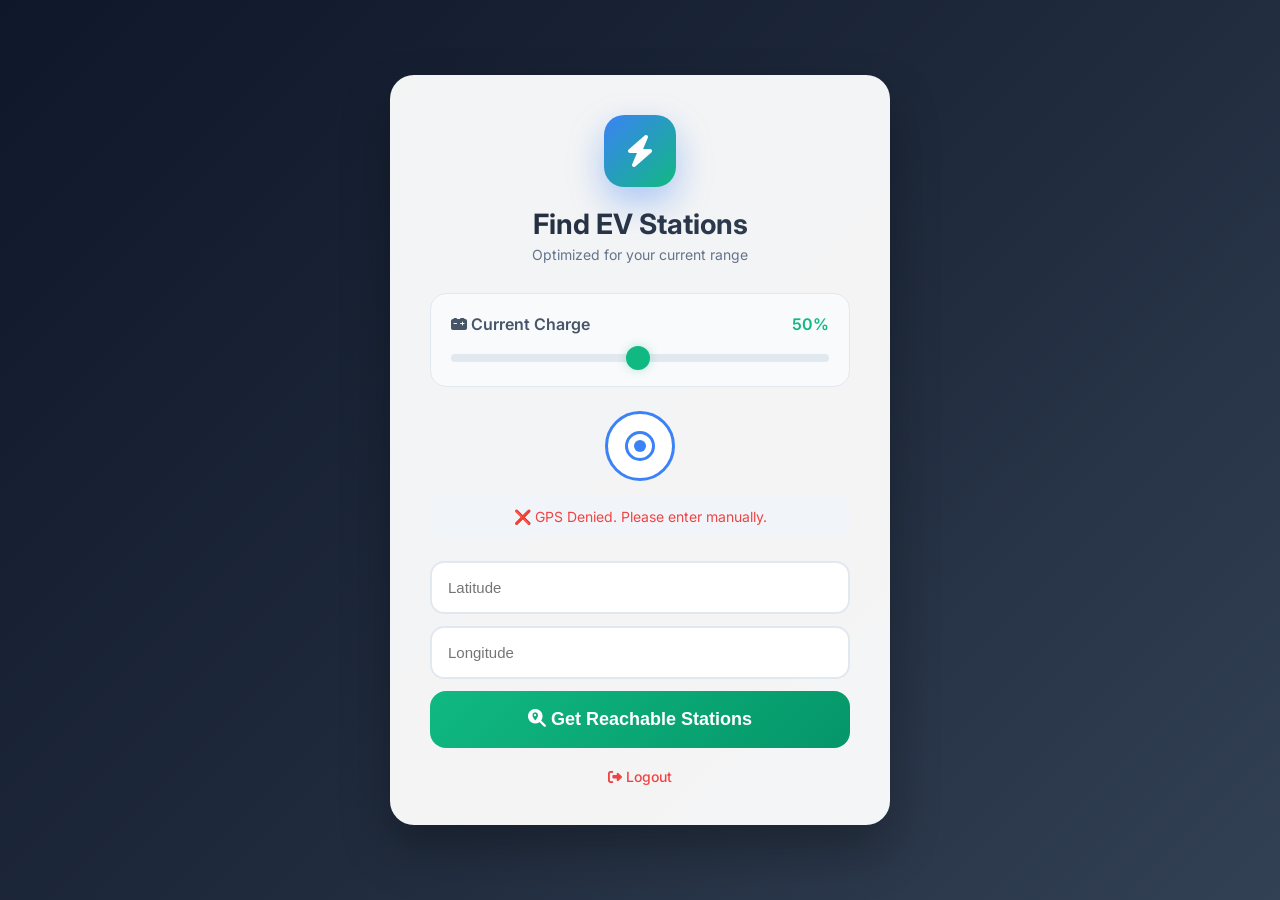
==== templates/index.html @ d388a495 "Add frontend HTML templates (home, login, register, result, index)" ====
<!DOCTYPE html>
<html>
<head>
    <title>EV Charge Finder - GPS Portal</title>
    <meta name="viewport" content="width=device-width, initial-scale=1.0">
    <link href="https://fonts.googleapis.com/css2?family=Inter:wght@400;500;600;700&display=swap" rel="stylesheet">
    <link rel="stylesheet" href="https://cdnjs.cloudflare.com/ajax/libs/font-awesome/6.4.0/css/all.min.css">
    <style>
        * { margin: 0; padding: 0; box-sizing: border-box; }
        body {
            font-family: 'Inter', sans-serif;
            background: linear-gradient(135deg, #0f172a 0%, #1e293b 50%, #334155 100%);
            min-height: 100vh; padding: 20px;
            display: flex; align-items: center; justify-content: center;
        }
        .container {
            max-width: 500px; width: 100%;
            background: rgba(255,255,255,0.95);
            border-radius: 24px;
            padding: 40px;
            box-shadow: 0 25px 50px rgba(0,0,0,0.3);
        }
        .header { text-align: center; margin-bottom: 30px; }
        .logo {
            width: 72px; height: 72px;
            background: linear-gradient(135deg, #3b82f6, #10b981);
            border-radius: 20px;
            margin: 0 auto 20px;
            display: flex; align-items: center; justify-content: center;
            box-shadow: 0 15px 35px rgba(59,130,246,0.4);
        }
        .logo i { font-size: 32px; color: white; }
        h1 {
            font-size: 28px; font-weight: 700;
            background: linear-gradient(135deg, #1e293b, #334155);
            -webkit-background-clip: text; -webkit-text-fill-color: transparent;
        }

        /* Battery Section Styling */
        .battery-container {
            background: #f8fafc;
            padding: 20px;
            border-radius: 16px;
            margin-bottom: 24px;
            border: 1px solid #e2e8f0;
        }
        .battery-header {
            display: flex;
            justify-content: space-between;
            align-items: center;
            margin-bottom: 12px;
            color: #475569;
            font-weight: 600;
        }
        .battery-slider {
            -webkit-appearance: none;
            width: 100%; height: 8px;
            border-radius: 5px;
            background: #e2e8f0;
            outline: none;
            transition: 0.2s;
        }
        .battery-slider::-webkit-slider-thumb {
            -webkit-appearance: none;
            width: 24px; height: 24px;
            border-radius: 50%;
            background: #10b981;
            cursor: pointer;
            box-shadow: 0 0 10px rgba(16,185,129,0.3);
        }

        .gps-section { text-align: center; margin-bottom: 24px; }
        #gps-target-btn {
            background: white; border: 3px solid #3b82f6;
            width: 70px; height: 70px; border-radius: 50%;
            cursor: pointer; margin: 0 auto 15px;
            display: flex; align-items: center; justify-content: center;
            transition: all 0.3s;
        }
        .gps-target { width: 30px; height: 30px; border-radius: 50%; border: 3px solid #3b82f6; position: relative; }
        .gps-dot { width: 12px; height: 12px; background: #3b82f6; border-radius: 50%; position: absolute; top: 50%; left: 50%; transform: translate(-50%,-50%); }
        #gps-status { padding: 12px; font-size: 14px; color: #64748b; border-radius: 10px; background: #f1f5f9; }

        .form-group input {
            width: 100%; padding: 16px; border: 2px solid #e2e8f0;
            border-radius: 14px; font-size: 15px; margin-bottom: 12px;
            transition: 0.3s;
        }
        .form-group input:focus { border-color: #3b82f6; outline: none; }

        .find-btn {
            width: 100%; padding: 18px; background: linear-gradient(135deg, #10b981, #059669);
            color: white; border: none; border-radius: 16px; font-size: 18px; font-weight: 600;
            cursor: pointer; transition: 0.3s;
        }
        .find-btn:hover { transform: translateY(-2px); box-shadow: 0 10px 25px rgba(16,185,129,0.3); }

        .logout {
            display: block; margin-top: 20px; text-align: center; color: #ef4444;
            text-decoration: none; font-size: 14px; font-weight: 500;
        }
    </style>
</head>
<body>
    <div class="container">
        <div class="header">
            <div class="logo"><i class="fas fa-bolt"></i></div>
            <h1>Find EV Stations</h1>
            <p style="color: #64748b; font-size: 14px; margin-top: 5px;">Optimized for your current range</p>
        </div>

        <form method="POST" action="/result">
            <div class="battery-container">
                <div class="battery-header">
                    <span><i class="fas fa-car-battery"></i> Current Charge</span>
                    <span id="batt-text" style="color: #10b981;">50%</span>
                </div>
                <input type="range" name="battery_percent" id="battery-slider" class="battery-slider"
                       min="1" max="100" value="50" oninput="updateBatteryUI(this.value)">
            </div>

            <div class="gps-section">
                <button type="button" id="gps-target-btn" onclick="getLiveGPS()">
                    <div class="gps-target"><div class="gps-dot"></div></div>
                </button>
                <div id="gps-status">Locating your vehicle...</div>
            </div>

            <div class="form-group">
                <input type="number" step="any" id="latitude" name="latitude" placeholder="Latitude" required>
                <input type="number" step="any" id="longitude" name="longitude" placeholder="Longitude" required>
            </div>

            <button type="submit" class="find-btn">
                <i class="fas fa-search-location"></i> Get Reachable Stations
            </button>
        </form>

        <a href="/logout" class="logout"><i class="fas fa-sign-out-alt"></i> Logout</a>
    </div>

    <script>
        // Update the Battery text label and color dynamically
        function updateBatteryUI(val) {
            const text = document.getElementById('batt-text');
            text.innerText = val + '%';

            // Change color based on charge level
            if (val < 20) text.style.color = '#ef4444';      // Red
            else if (val < 50) text.style.color = '#f59e0b'; // Orange
            else text.style.color = '#10b981';               // Green
        }

        function getLiveGPS() {
            const status = document.getElementById('gps-status');
            const latInput = document.getElementById('latitude');
            const lonInput = document.getElementById('longitude');

            status.innerHTML = '<i class="fas fa-spinner fa-spin"></i> Fetching Satellite Data...';

            if (navigator.geolocation) {
                navigator.geolocation.getCurrentPosition(
                    function(position) {
                        latInput.value = position.coords.latitude.toFixed(6);
                        lonInput.value = position.coords.longitude.toFixed(6);
                        status.innerHTML = '✅ Location Secured';
                        status.style.background = '#ecfdf5';
                        status.style.color = '#059669';
                    },
                    function(error) {
                        status.innerHTML = '❌ GPS Denied. Please enter manually.';
                        status.style.color = '#ef4444';
                    },
                    { enableHighAccuracy: true, timeout: 10000 }
                );
            }
        }

        // Run GPS on load
        window.onload = getLiveGPS;
    </script>
</body>
</html>
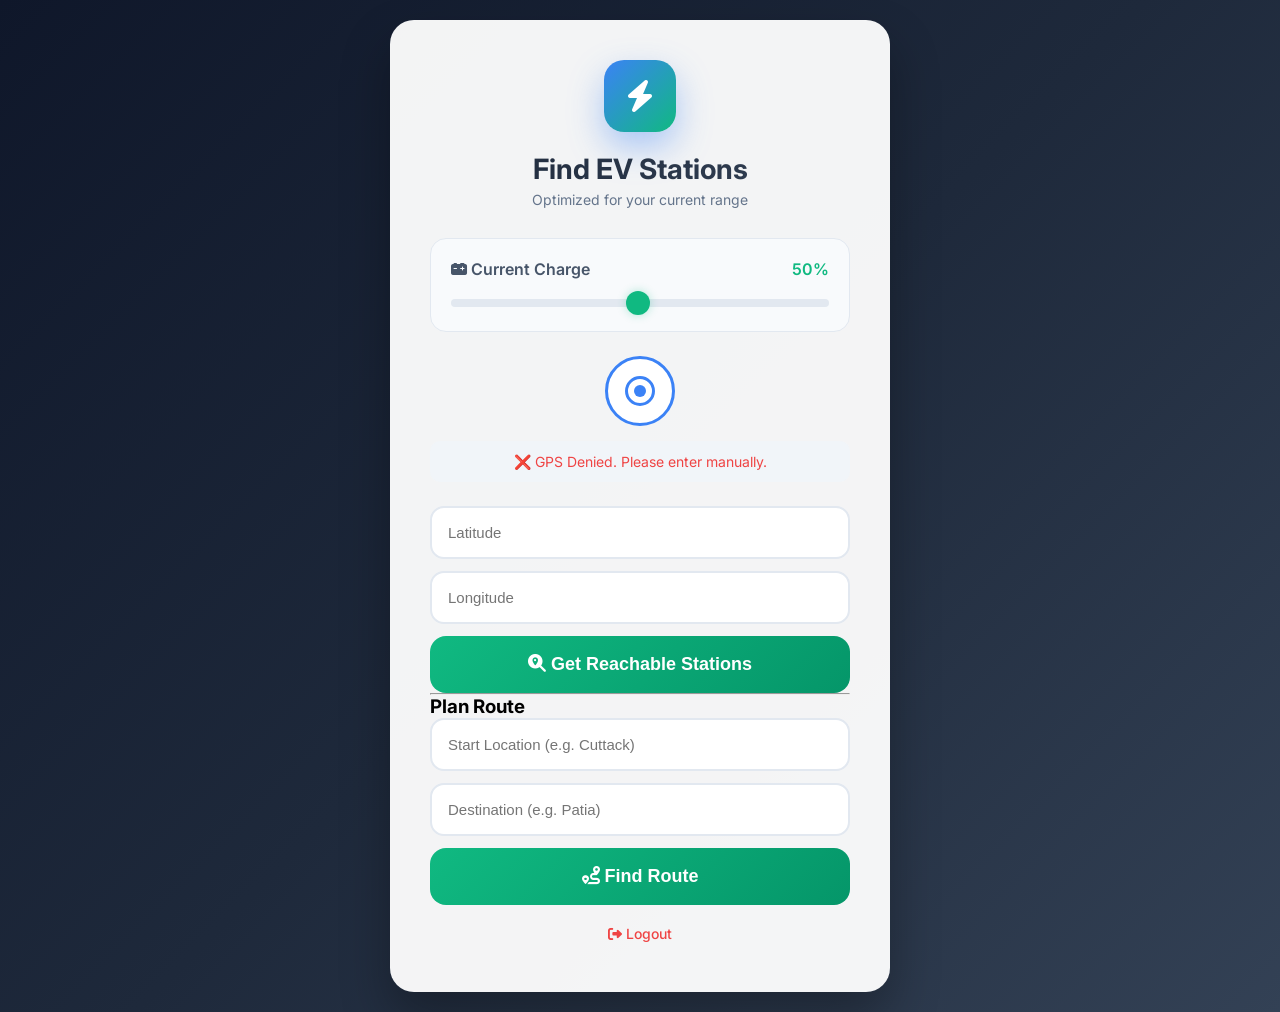
==== commit dcd3daf2: "index.html" ====
--- a/templates/index.html
+++ b/templates/index.html
@@ -135,6 +135,20 @@
                 <i class="fas fa-search-location"></i> Get Reachable Stations
             </button>
         </form>
+        <hr style="margin:"25px 0">
+        <h3 style="margin-bottom:10px;">Plan Route</h>
+        <form action="/plan_route" method="POST">
+
+            <div class="form-group">
+              <input type="text" name="start" placeholder="Start Location (e.g. Cuttack)" required>
+                <input type="text" name="end" placeholder="Destination (e.g. Patia)" required>
+                </div>
+
+                <button type="submit" class="find-btn">
+                    <i class="fas fa-route"></i> Find Route
+                </button>
+            </form>
+        <div id="route-result" style="margin-top:15px;color:#334155;"></div>
 
         <a href="/logout" class="logout"><i class="fas fa-sign-out-alt"></i> Logout</a>
     </div>
@@ -180,4 +194,4 @@
         window.onload = getLiveGPS;
     </script>
 </body>
-</html>+</html>
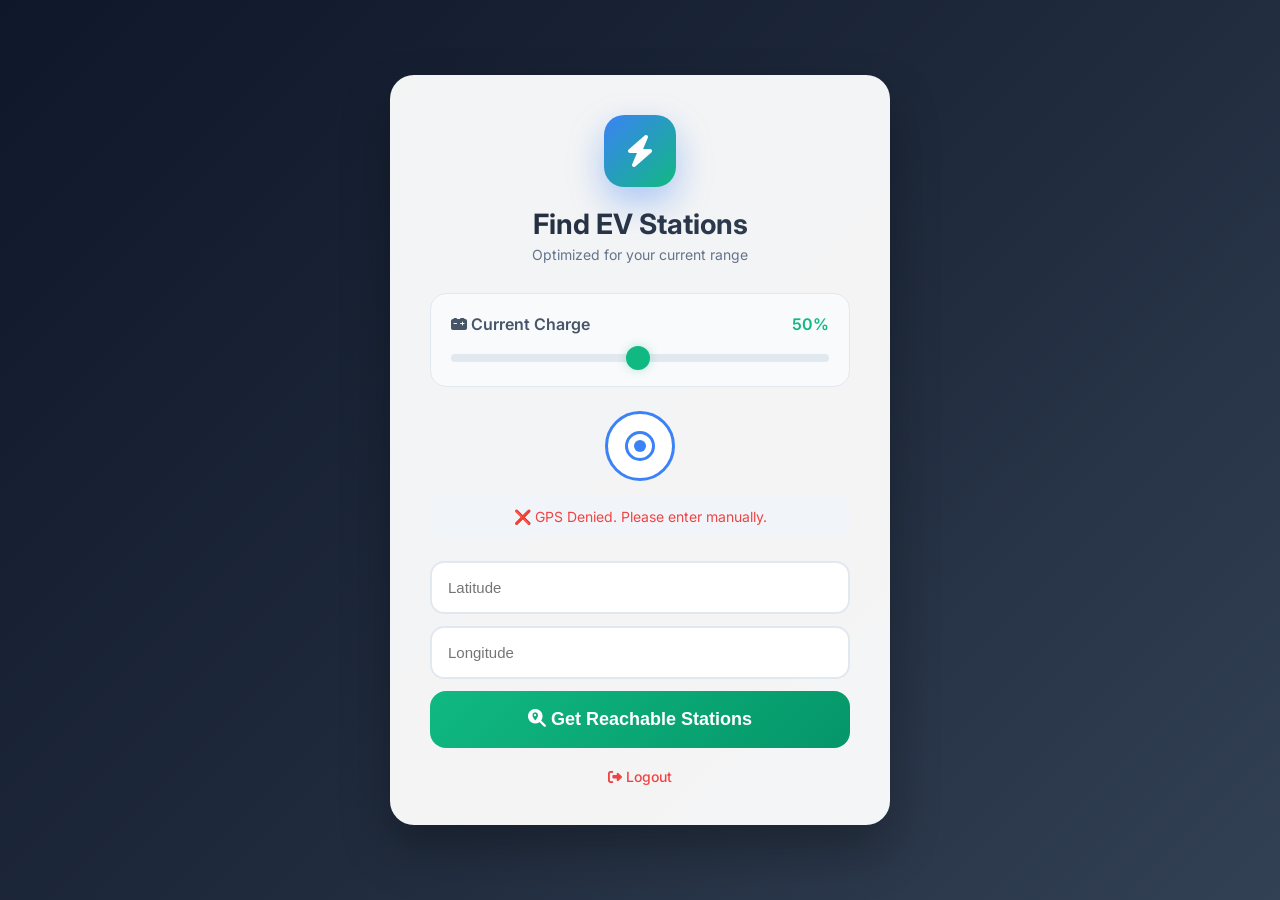
==== commit ae1358c7: "index.html" ====
--- a/templates/index.html
+++ b/templates/index.html
@@ -135,20 +135,6 @@
                 <i class="fas fa-search-location"></i> Get Reachable Stations
             </button>
         </form>
-        <hr style="margin:"25px 0">
-        <h3 style="margin-bottom:10px;">Plan Route</h>
-        <form action="/plan_route" method="POST">
-
-            <div class="form-group">
-              <input type="text" name="start" placeholder="Start Location (e.g. Cuttack)" required>
-                <input type="text" name="end" placeholder="Destination (e.g. Patia)" required>
-                </div>
-
-                <button type="submit" class="find-btn">
-                    <i class="fas fa-route"></i> Find Route
-                </button>
-            </form>
-        <div id="route-result" style="margin-top:15px;color:#334155;"></div>
 
         <a href="/logout" class="logout"><i class="fas fa-sign-out-alt"></i> Logout</a>
     </div>
